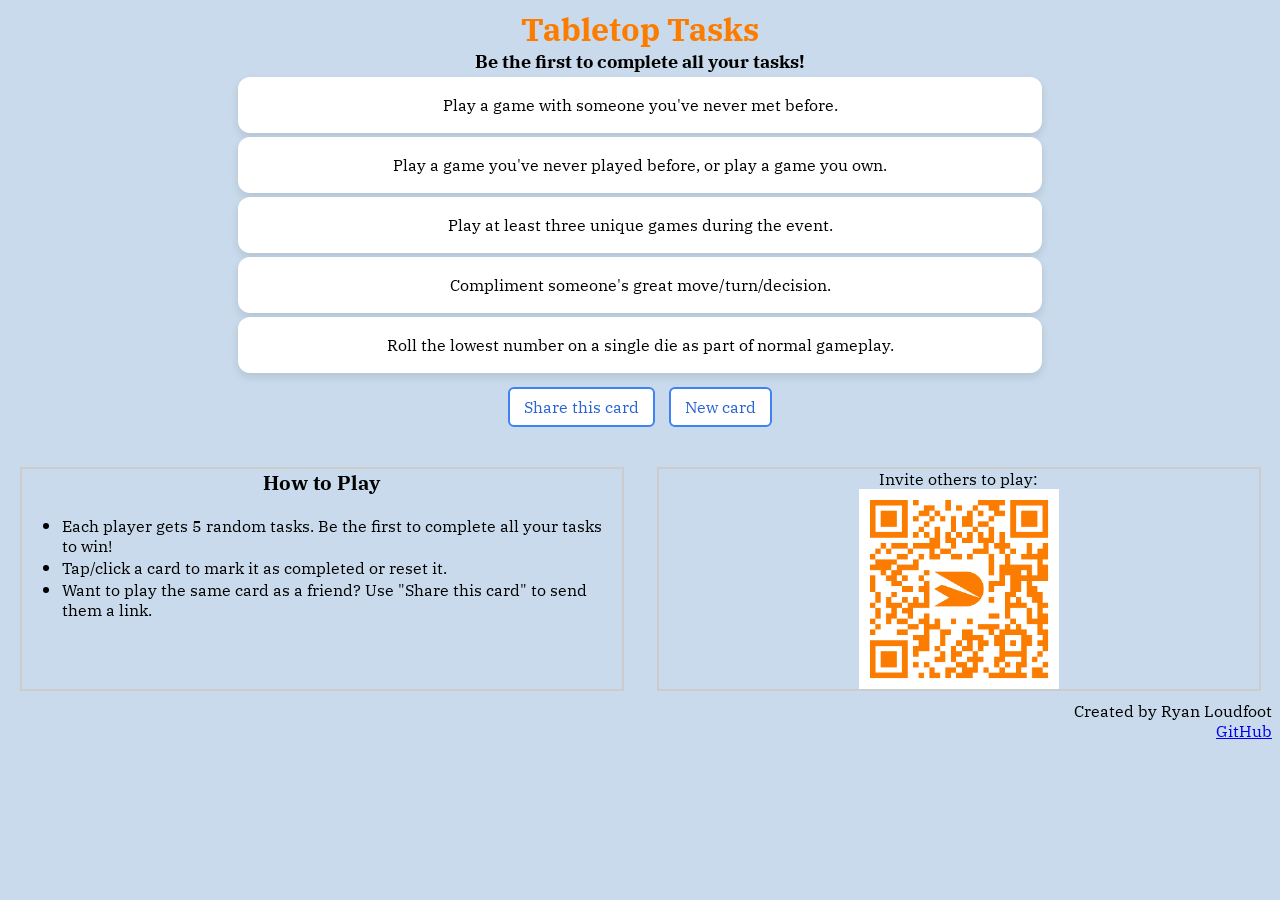
==== docs/index.html @ 3df9c8c6 "Port to a static site for GitHub Pages and add ?seed Replace the AWS Lambda (Python, Jinja, Markdown" ====
<!DOCTYPE html>
<html lang="en">
<head>
    <meta charset="utf-8">
    <meta name="viewport" content="width=device-width, initial-scale=1">
    <title>Tabletop Tasks - A Meta-Game for Game Night</title>
    <link href="https://fonts.googleapis.com/css2?family=IBM+Plex+Serif:wght@400;700&display=swap" rel="stylesheet">
    <link rel="stylesheet" href="tasks.css">
</head>
<body>
    <h1 id="header">Tabletop Tasks</h1>
    <h2 class="goal" id="goal"></h2>

    <noscript><p class="noscript">Tabletop Tasks needs JavaScript to deal your cards.</p></noscript>

    <div id="cards"></div>

    <div class="actions">
        <button type="button" id="share" hidden></button>
        <a id="new-card" href="./"></a>
        <span id="status" role="status"></span>
    </div>

    <div class="footer_container">
        <div class="how_to_play">
            <h2 id="how-to-play-header"></h2>
            <ul id="how-to-play"></ul>
        </div>
        <div class="qrcode">
            <div id="invite"></div>
            <img src="images/qrcode-tabletop-tasks.png" alt="QR code linking to Tabletop Tasks">
        </div>
    </div>

    <div class="footer">
        <p><span id="footer"></span>Ryan Loudfoot</p>
        <p><a href="https://www.github.com/Elyrith" target="_blank" rel="noopener">GitHub</a></p>
    </div>

    <script src="tasks.js"></script>
</body>
</html>
---- docs/tasks.css ----
body {
    font-family: 'IBM Plex Serif', serif;
    background: #c8daeb;
    text-align: center;
    padding: 0px;
}

h1 {
    color: #FC7C00;
    margin: 0px auto;
}

h2 {
    margin: 0px auto;
}

.goal {
    font-size: 18px;
}

.noscript {
    margin: 20px;
}

.qrcode img {
    display: block;
    width: 100%;      /* fills available space */
    height: auto;     /* maintains aspect ratio */
    max-width: 200px; /* cap its size */
    margin: 0 auto;   /* center it horizontally */
}

.footer_container {
    display: flex;
    gap: 10px;
    margin: 10px auto;
}

.footer_container > div {
    flex: 1;
    max-width: 600px;
    border: 2px solid #ccc;
}

.how_to_play {
    font-size: 18px;
    margin: 20px auto;
    font-weight: normal;
    max-width: 600px;
}

.how_to_play h2 {
    font-weight: bold;
    font-size: 20px;
    margin-top: 0px;
}

.how_to_play ul {
    padding-right: 10px;
}

.how_to_play li p {
    max-width: 600px;
    text-align: left;
    font-size: 16px;
    margin: 0px;
}

.footer p {
    margin: 0px auto;
    text-align: right;
}

/* card base */
.card {
    background: white;
    border-radius: 12px;
    margin: 4px auto;
    width: 95%;
    max-width: 800px;
    box-shadow: 0 4px 8px rgba(0,0,0,0.1);
    text-align: left;
    cursor: pointer;
    transition: transform 0.12s ease, box-shadow 0.12s ease, border-color 0.12s ease;

    min-height: 52px;       /* keeps uniform height */
    overflow-wrap: break-word;
    display: flex;
    align-items: center;
    border: 2px solid transparent; /* baseline border for smooth transition */
    position: relative;
}

.card p {
    padding: 0px 20px;
    margin: 5px auto;
}

.card:focus-visible {
    outline: 3px solid rgb(62, 130, 246);
    outline-offset: 2px;
}

/* completed state: colour plus a checkmark, so colour isn't the only signal */
.card.completed {
    background-color: #d4edda;
    border-color: rgba(40,167,69,0.6);
    box-shadow: 0 6px 14px rgba(40,167,69,0.06);
}

.card.completed::after {
    content: "\2713";
    position: absolute;
    top: 8px;
    right: 10px;
    background: rgb(40,167,69);
    color: #fff;
    width: 26px;
    height: 26px;
    line-height: 26px;
    text-align: center;
    border-radius: 50%;
    font-weight: 700;
    font-size: 14px;
    box-shadow: 0 2px 6px rgba(0,0,0,0.12);
}

/* touch feedback */
.card:active {
    transform: scale(0.995);
    transition: transform 0.06s ease;
}

/* share / new card row */
.actions {
    margin: 14px auto;
}

.actions button,
.actions a {
    display: inline-block;
    padding: 8px 14px;
    margin: 0 5px;
    border: 2px solid rgb(62, 130, 246);
    border-radius: 6px;
    background: white;
    color: rgb(40, 100, 210);
    font: inherit;
    font-size: 16px;
    text-decoration: none;
    cursor: pointer;
}

.actions button:hover,
.actions a:hover {
    background: #eef4ff;
}

#status {
    display: block;
    min-height: 1.4em;
    margin-top: 6px;
    font-size: 14px;
}

@media (max-width: 600px) {
    .card {
        font-size: 18px;
    }

    .goal {
        font-size: 20px;
    }

    .footer_container {
        flex-direction: column;
    }
}

@media (min-width: 769px) {
    .footer_container > div {
        max-width: 600px;
        margin: 0px auto;
    }
}
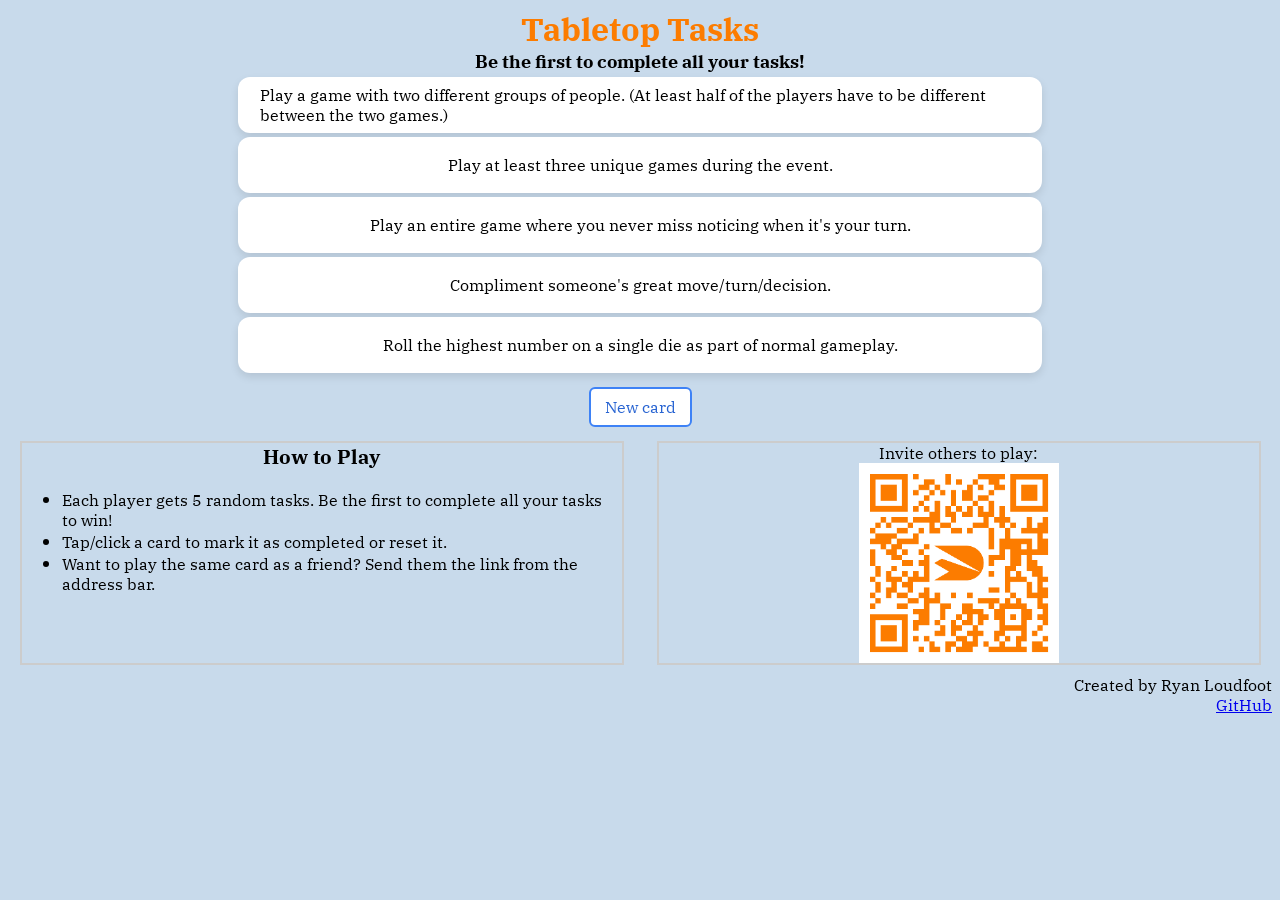
==== commit 7cdd715e: "Remove the "Share this card" button The link in the address bar already carries the seed, so copying" ====
--- a/docs/index.html
+++ b/docs/index.html
@@ -16,9 +16,7 @@
     <div id="cards"></div>
 
     <div class="actions">
-        <button type="button" id="share" hidden></button>
         <a id="new-card" href="./"></a>
-        <span id="status" role="status"></span>
     </div>
 
     <div class="footer_container">
--- a/docs/tasks.css
+++ b/docs/tasks.css
@@ -131,12 +131,11 @@
     transition: transform 0.06s ease;
 }
 
-/* share / new card row */
+/* new card link */
 .actions {
     margin: 14px auto;
 }
 
-.actions button,
 .actions a {
     display: inline-block;
     padding: 8px 14px;
@@ -151,16 +150,8 @@
     cursor: pointer;
 }
 
-.actions button:hover,
 .actions a:hover {
     background: #eef4ff;
-}
-
-#status {
-    display: block;
-    min-height: 1.4em;
-    margin-top: 6px;
-    font-size: 14px;
 }
 
 @media (max-width: 600px) {
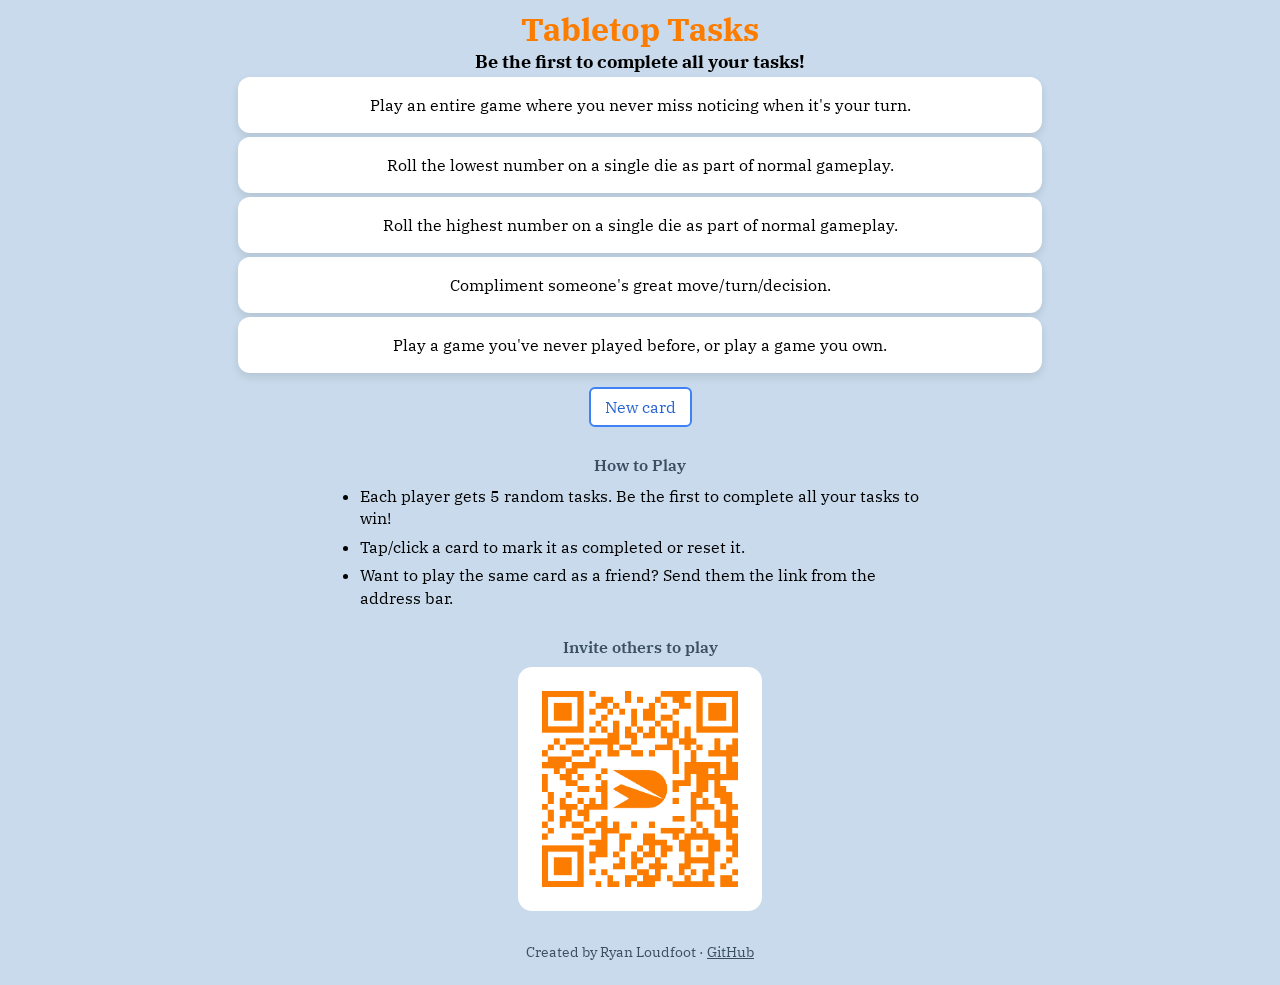
==== commit 6929f3c7: "Tidy the bottom of the page like the bingo card Stack the sections in one centred column instead of " ====
--- a/docs/index.html
+++ b/docs/index.html
@@ -19,21 +19,21 @@
         <a id="new-card" href="./"></a>
     </div>
 
-    <div class="footer_container">
-        <div class="how_to_play">
-            <h2 id="how-to-play-header"></h2>
-            <ul id="how-to-play"></ul>
+    <section class="how_to_play">
+        <h2 id="how-to-play-header"></h2>
+        <ul id="how-to-play"></ul>
+    </section>
+
+    <section class="qrcode">
+        <h2 id="invite"></h2>
+        <div class="qr">
+            <img src="images/qrcode-tabletop-tasks.png" width="220" height="220" alt="QR code linking to Tabletop Tasks">
         </div>
-        <div class="qrcode">
-            <div id="invite"></div>
-            <img src="images/qrcode-tabletop-tasks.png" alt="QR code linking to Tabletop Tasks">
-        </div>
-    </div>
+    </section>
 
-    <div class="footer">
-        <p><span id="footer"></span>Ryan Loudfoot</p>
-        <p><a href="https://www.github.com/Elyrith" target="_blank" rel="noopener">GitHub</a></p>
-    </div>
+    <footer class="footer">
+        <p><span id="footer"></span>Ryan Loudfoot &middot; <a href="https://www.github.com/Elyrith" target="_blank" rel="noopener">GitHub</a></p>
+    </footer>
 
     <script src="tasks.js"></script>
 </body>
--- a/docs/tasks.css
+++ b/docs/tasks.css
@@ -22,53 +22,62 @@
     margin: 20px;
 }
 
-.qrcode img {
-    display: block;
-    width: 100%;      /* fills available space */
-    height: auto;     /* maintains aspect ratio */
-    max-width: 200px; /* cap its size */
-    margin: 0 auto;   /* center it horizontally */
+/* bottom sections: rules, then the QR code, then a credit line */
+.how_to_play,
+.qrcode {
+    max-width: 600px;
+    margin: 28px auto 0;
+    padding: 0 20px;
 }
 
-.footer_container {
-    display: flex;
-    gap: 10px;
-    margin: 10px auto;
-}
-
-.footer_container > div {
-    flex: 1;
-    max-width: 600px;
-    border: 2px solid #ccc;
-}
-
-.how_to_play {
-    font-size: 18px;
-    margin: 20px auto;
-    font-weight: normal;
-    max-width: 600px;
-}
-
-.how_to_play h2 {
-    font-weight: bold;
-    font-size: 20px;
-    margin-top: 0px;
+.how_to_play h2,
+.qrcode h2 {
+    margin: 0 0 10px;
+    font-size: 1rem;
+    font-weight: 600;
+    color: #3b4f63;
 }
 
 .how_to_play ul {
-    padding-right: 10px;
+    margin: 0;
+    padding-left: 20px;
+    text-align: left;
+    font-size: 16px;
+    line-height: 1.4;
 }
 
-.how_to_play li p {
-    max-width: 600px;
-    text-align: left;
-    font-size: 16px;
-    margin: 0px;
+.how_to_play li + li {
+    margin-top: 6px;
+}
+
+/* A white tile with room around the code, so it scans on any background. */
+.qr {
+    display: inline-block;
+    padding: 12px;
+    background: #fff;
+    border-radius: 14px;
+    line-height: 0;
+}
+
+.qr img {
+    display: block;
+    width: min(220px, 66vw);
+    height: auto;
+}
+
+.footer {
+    margin: 28px auto 24px;
+    padding: 0 20px;
+    font-size: 0.85rem;
+    color: #3b4f63;
 }
 
 .footer p {
-    margin: 0px auto;
-    text-align: right;
+    margin: 0;
+}
+
+.footer a {
+    color: inherit;
 }
 
 /* card base */
@@ -162,15 +171,4 @@
     .goal {
         font-size: 20px;
     }
-
-    .footer_container {
-        flex-direction: column;
-    }
 }
-
-@media (min-width: 769px) {
-    .footer_container > div {
-        max-width: 600px;
-        margin: 0px auto;
-    }
-}
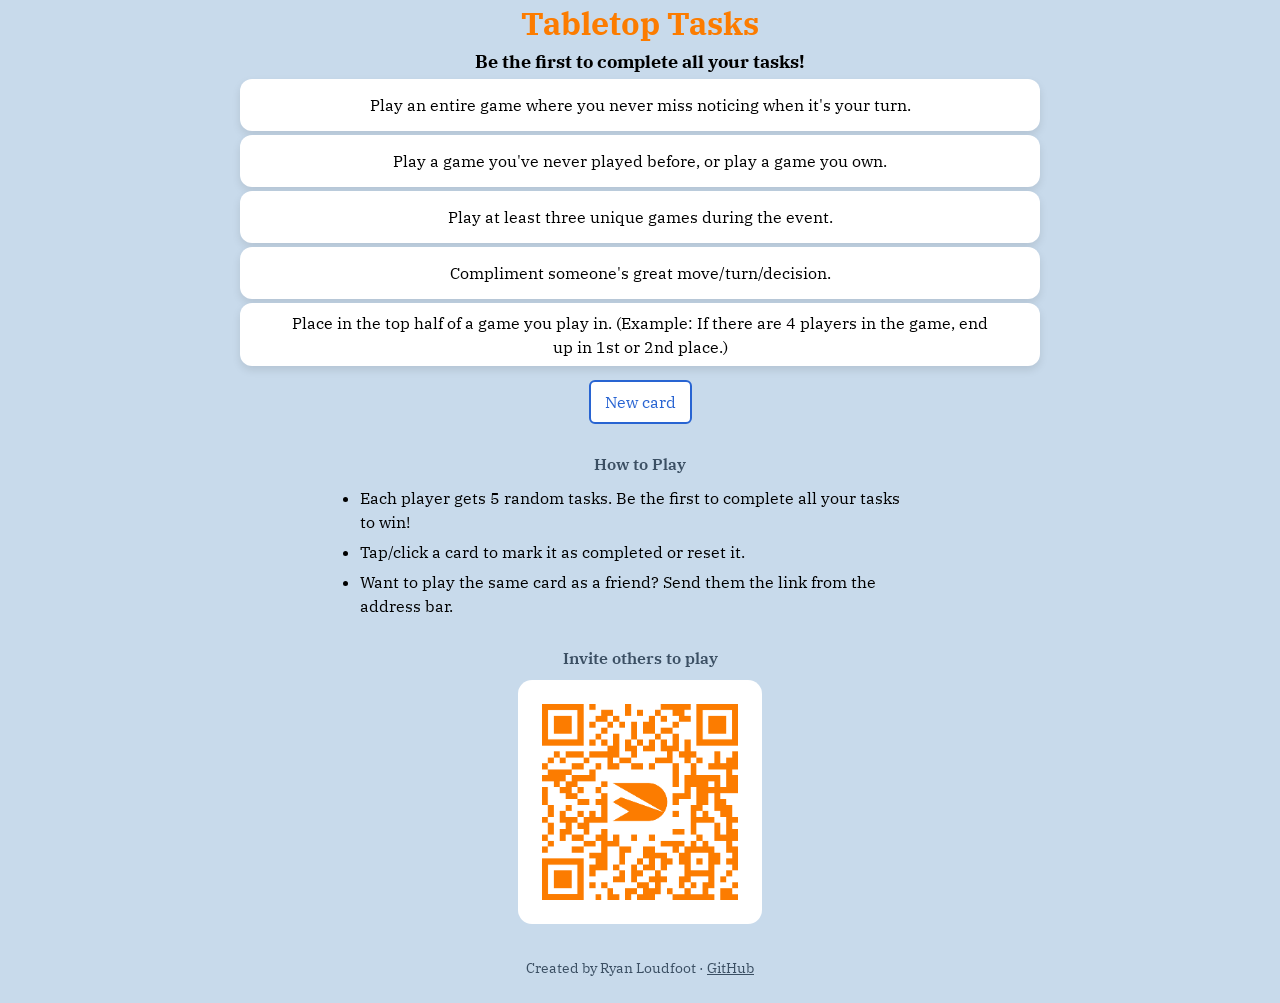
==== commit 59f754de: "Modern web standards pass: semantics, accessibility, type and motion Checked the site against the mo" ====
--- a/docs/index.html
+++ b/docs/index.html
@@ -4,32 +4,40 @@
     <meta charset="utf-8">
     <meta name="viewport" content="width=device-width, initial-scale=1">
     <title>Tabletop Tasks - A Meta-Game for Game Night</title>
+    <!-- Opt in to the operating system's text size setting (ignored where unsupported). -->
+    <meta name="text-scale" content="scale">
+    <link rel="preconnect" href="https://fonts.googleapis.com">
+    <link rel="preconnect" href="https://fonts.gstatic.com" crossorigin>
     <link href="https://fonts.googleapis.com/css2?family=IBM+Plex+Serif:wght@400;700&display=swap" rel="stylesheet">
     <link rel="stylesheet" href="tasks.css">
 </head>
 <body>
-    <h1 id="header">Tabletop Tasks</h1>
-    <h2 class="goal" id="goal"></h2>
+    <header>
+        <h1 id="header">Tabletop Tasks</h1>
+        <p class="goal" id="goal"></p>
+    </header>
 
-    <noscript><p class="noscript">Tabletop Tasks needs JavaScript to deal your cards.</p></noscript>
+    <main>
+        <noscript><p class="noscript">Tabletop Tasks needs JavaScript to deal your cards.</p></noscript>
 
-    <div id="cards"></div>
+        <ul class="cards" id="cards" role="list"></ul>
 
-    <div class="actions">
-        <a id="new-card" href="./"></a>
-    </div>
+        <div class="actions">
+            <a id="new-card" href="./"></a>
+        </div>
 
-    <section class="how_to_play">
-        <h2 id="how-to-play-header"></h2>
-        <ul id="how-to-play"></ul>
-    </section>
+        <section class="how_to_play">
+            <h2 id="how-to-play-header"></h2>
+            <ul id="how-to-play"></ul>
+        </section>
 
-    <section class="qrcode">
-        <h2 id="invite"></h2>
-        <div class="qr">
-            <img src="images/qrcode-tabletop-tasks.png" width="220" height="220" alt="QR code linking to Tabletop Tasks">
-        </div>
-    </section>
+        <section class="qrcode">
+            <h2 id="invite"></h2>
+            <div class="qr">
+                <img src="images/qrcode-tabletop-tasks.png" width="220" height="220" loading="lazy" decoding="async" alt="QR code linking to Tabletop Tasks">
+            </div>
+        </section>
+    </main>
 
     <footer class="footer">
         <p><span id="footer"></span>Ryan Loudfoot &middot; <a href="https://www.github.com/Elyrith" target="_blank" rel="noopener">GitHub</a></p>
--- a/docs/tasks.css
+++ b/docs/tasks.css
@@ -1,38 +1,163 @@
 body {
-    font-family: 'IBM Plex Serif', serif;
+    font-family: 'IBM Plex Serif', Georgia, serif;
+    /* Keeps the fallback font the same visual size as IBM Plex Serif while it loads. */
+    font-size-adjust: from-font;
+    line-height: 1.5;
     background: #c8daeb;
     text-align: center;
-    padding: 0px;
+    margin: 0;
 }
 
 h1 {
     color: #FC7C00;
-    margin: 0px auto;
+    margin: 0 auto;
+    text-wrap: balance;
 }
 
 h2 {
-    margin: 0px auto;
+    margin: 0 auto;
 }
 
 .goal {
-    font-size: 18px;
+    margin: 0 auto;
+    font-size: 1.125rem;
+    font-weight: 700;
+    text-wrap: balance;
 }
 
 .noscript {
-    margin: 20px;
+    margin: 1.25rem;
+}
+
+/* task cards: a list of toggle buttons */
+.cards {
+    list-style: none;
+    margin: 0;
+    padding: 0;
+}
+
+.cards li {
+    width: 95%;
+    max-width: 800px;
+    margin: 4px auto;
+}
+
+.card {
+    position: relative;
+    display: flex;
+    align-items: center;
+    justify-content: center;
+    width: 100%;
+    min-height: 3.25rem;
+    /* Room on both sides for the completed checkmark, so centred text never touches it. */
+    padding: 0.35rem 2.5rem;
+    border: 2px solid transparent;
+    border-radius: 12px;
+    background: white;
+    box-shadow: 0 4px 8px rgba(0,0,0,0.1);
+    color: inherit;
+    font: inherit;
+    text-align: center;
+    text-wrap: pretty;
+    overflow-wrap: break-word;
+    cursor: pointer;
+}
+
+.card:focus-visible {
+    outline: 3px solid #1b5fd1;
+    outline-offset: 2px;
+}
+
+/* completed state: colour plus a checkmark, so colour isn't the only signal */
+.card[aria-pressed="true"] {
+    background-color: #d4edda;
+    border-color: rgba(40,167,69,0.6);
+    box-shadow: 0 6px 14px rgba(40,167,69,0.06);
+}
+
+.card[aria-pressed="true"]::after {
+    content: "\2713";
+    position: absolute;
+    top: 0.5rem;
+    right: 0.625rem;
+    width: 1.625rem;
+    height: 1.625rem;
+    line-height: 1.625rem;
+    border-radius: 50%;
+    background: rgb(40,167,69);
+    color: #fff;
+    font-size: 0.875rem;
+    font-weight: 700;
+    text-align: center;
+    box-shadow: 0 2px 6px rgba(0,0,0,0.12);
+}
+
+.card {
+    transition: box-shadow 0.12s ease, border-color 0.12s ease, background-color 0.12s ease;
+}
+
+/* Only movement is switched off for people who ask for less motion. */
+@media (prefers-reduced-motion: no-preference) {
+    .card {
+        transition-property: transform, box-shadow, border-color, background-color;
+    }
+
+    .card:active {
+        transform: scale(0.995);
+        transition-duration: 0.06s;
+    }
+}
+
+/* Forced colors removes shadows and replaces colours: keep the completed state visible. */
+@media (forced-colors: active) {
+    .card[aria-pressed="true"] {
+        border-color: Highlight;
+    }
+
+    .card[aria-pressed="true"]::after {
+        background: Highlight;
+        color: HighlightText;
+    }
+}
+
+/* new card link */
+.actions {
+    margin: 0.875rem auto;
+}
+
+.actions a {
+    display: inline-block;
+    padding: 0.5rem 0.875rem;
+    margin: 0 5px;
+    border: 2px solid #2864d2;
+    border-radius: 6px;
+    background: white;
+    color: #2864d2;
+    font: inherit;
+    text-decoration: none;
+    cursor: pointer;
+}
+
+.actions a:hover {
+    background: #eef4ff;
+}
+
+.actions a:focus-visible {
+    outline: 3px solid #1b5fd1;
+    outline-offset: 2px;
 }
 
 /* bottom sections: rules, then the QR code, then a credit line */
 .how_to_play,
 .qrcode {
     max-width: 600px;
-    margin: 28px auto 0;
-    padding: 0 20px;
+    margin: 1.75rem auto 0;
+    padding: 0 1.25rem;
 }
 
 .how_to_play h2,
 .qrcode h2 {
-    margin: 0 0 10px;
+    margin: 0 0 0.625rem;
     font-size: 1rem;
     font-weight: 600;
     color: #3b4f63;
@@ -40,14 +165,16 @@
 
 .how_to_play ul {
     margin: 0;
-    padding-left: 20px;
+    padding-left: 1.25rem;
     text-align: left;
-    font-size: 16px;
-    line-height: 1.4;
+}
+
+.how_to_play li {
+    text-wrap: pretty;
 }
 
 .how_to_play li + li {
-    margin-top: 6px;
+    margin-top: 0.375rem;
 }
 
 /* A white tile with room around the code, so it scans on any background. */
@@ -66,8 +193,8 @@
 }
 
 .footer {
-    margin: 28px auto 24px;
-    padding: 0 20px;
+    margin: 1.75rem auto 1.5rem;
+    padding: 0 1.25rem;
     font-size: 0.85rem;
     color: #3b4f63;
 }
@@ -80,95 +207,13 @@
     color: inherit;
 }
 
-/* card base */
-.card {
-    background: white;
-    border-radius: 12px;
-    margin: 4px auto;
-    width: 95%;
-    max-width: 800px;
-    box-shadow: 0 4px 8px rgba(0,0,0,0.1);
-    text-align: left;
-    cursor: pointer;
-    transition: transform 0.12s ease, box-shadow 0.12s ease, border-color 0.12s ease;
-
-    min-height: 52px;       /* keeps uniform height */
-    overflow-wrap: break-word;
-    display: flex;
-    align-items: center;
-    border: 2px solid transparent; /* baseline border for smooth transition */
-    position: relative;
-}
-
-.card p {
-    padding: 0px 20px;
-    margin: 5px auto;
-}
-
-.card:focus-visible {
-    outline: 3px solid rgb(62, 130, 246);
-    outline-offset: 2px;
-}
-
-/* completed state: colour plus a checkmark, so colour isn't the only signal */
-.card.completed {
-    background-color: #d4edda;
-    border-color: rgba(40,167,69,0.6);
-    box-shadow: 0 6px 14px rgba(40,167,69,0.06);
-}
-
-.card.completed::after {
-    content: "\2713";
-    position: absolute;
-    top: 8px;
-    right: 10px;
-    background: rgb(40,167,69);
-    color: #fff;
-    width: 26px;
-    height: 26px;
-    line-height: 26px;
-    text-align: center;
-    border-radius: 50%;
-    font-weight: 700;
-    font-size: 14px;
-    box-shadow: 0 2px 6px rgba(0,0,0,0.12);
-}
-
-/* touch feedback */
-.card:active {
-    transform: scale(0.995);
-    transition: transform 0.06s ease;
-}
-
-/* new card link */
-.actions {
-    margin: 14px auto;
-}
-
-.actions a {
-    display: inline-block;
-    padding: 8px 14px;
-    margin: 0 5px;
-    border: 2px solid rgb(62, 130, 246);
-    border-radius: 6px;
-    background: white;
-    color: rgb(40, 100, 210);
-    font: inherit;
-    font-size: 16px;
-    text-decoration: none;
-    cursor: pointer;
-}
-
-.actions a:hover {
-    background: #eef4ff;
-}
-
-@media (max-width: 600px) {
+/* em, not px, so the breakpoint follows the user's text size */
+@media (max-width: 37.5em) {
     .card {
-        font-size: 18px;
+        font-size: 1.125rem;
     }
 
     .goal {
-        font-size: 20px;
-    }
-}
+        font-size: 1.25rem;
+    }
+}
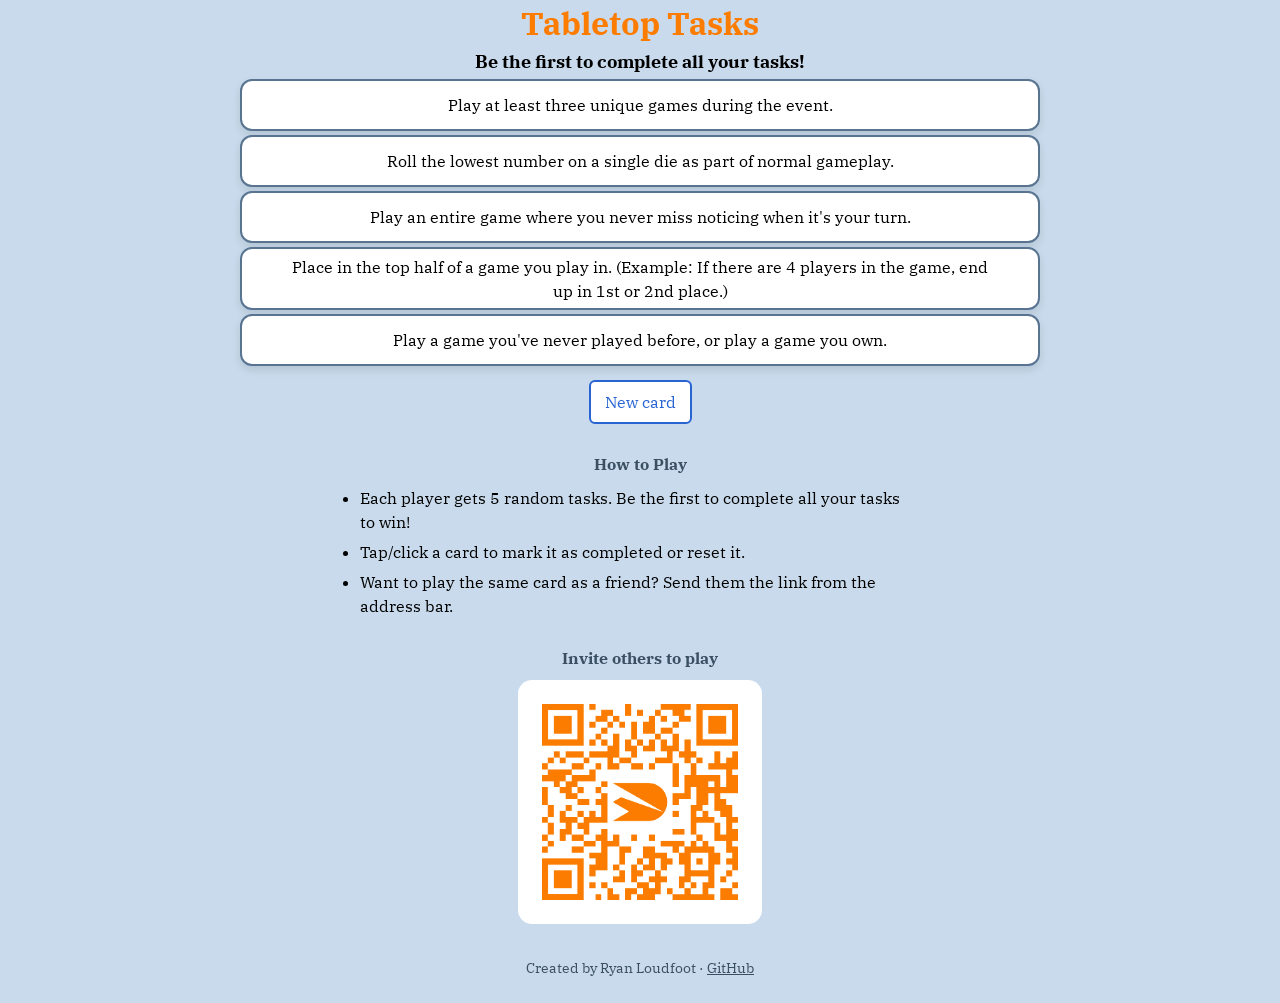
==== commit 48c7b934: "Add dark mode, self-host the font, give task cards a visible edge - Dark mode: colours become tokens" ====
--- a/docs/index.html
+++ b/docs/index.html
@@ -6,9 +6,12 @@
     <title>Tabletop Tasks - A Meta-Game for Game Night</title>
     <!-- Opt in to the operating system's text size setting (ignored where unsupported). -->
     <meta name="text-scale" content="scale">
-    <link rel="preconnect" href="https://fonts.googleapis.com">
-    <link rel="preconnect" href="https://fonts.gstatic.com" crossorigin>
-    <link href="https://fonts.googleapis.com/css2?family=IBM+Plex+Serif:wght@400;700&display=swap" rel="stylesheet">
+    <!-- Both themes are supported; declared early so the first paint isn't a white flash. -->
+    <meta name="color-scheme" content="light dark">
+    <meta name="theme-color" content="#c8daeb" media="(prefers-color-scheme: light)">
+    <meta name="theme-color" content="#14202d" media="(prefers-color-scheme: dark)">
+    <link rel="preload" href="fonts/ibm-plex-serif-latin-400.woff2" as="font" type="font/woff2" crossorigin>
+    <link rel="preload" href="fonts/ibm-plex-serif-latin-700.woff2" as="font" type="font/woff2" crossorigin>
     <link rel="stylesheet" href="tasks.css">
 </head>
 <body>
--- a/docs/tasks.css
+++ b/docs/tasks.css
@@ -1,15 +1,75 @@
+/* IBM Plex Serif (SIL Open Font License, see fonts/OFL.txt), served from this site.
+   Only the Latin subset is shipped; other characters fall back to Georgia/serif. */
+@font-face {
+    font-family: 'IBM Plex Serif';
+    font-style: normal;
+    font-weight: 400;
+    font-display: swap;
+    src: url('fonts/ibm-plex-serif-latin-400.woff2') format('woff2');
+    unicode-range: U+0000-00FF, U+0131, U+0152-0153, U+02BB-02BC, U+02C6, U+02DA, U+02DC, U+0304, U+0308, U+0329, U+2000-206F, U+20AC, U+2122, U+2191, U+2193, U+2212, U+2215, U+FEFF, U+FFFD;
+}
+
+@font-face {
+    font-family: 'IBM Plex Serif';
+    font-style: normal;
+    font-weight: 700;
+    font-display: swap;
+    src: url('fonts/ibm-plex-serif-latin-700.woff2') format('woff2');
+    unicode-range: U+0000-00FF, U+0131, U+0152-0153, U+02BB-02BC, U+02C6, U+02DA, U+02DC, U+0304, U+0308, U+0329, U+2000-206F, U+20AC, U+2122, U+2191, U+2193, U+2212, U+2215, U+FEFF, U+FFFD;
+}
+
+:root {
+    --bg: #c8daeb;
+    --ink: #000000;
+    --muted: #3b4f63;
+    --brand: #FC7C00;
+    --card: #ffffff;
+    --card-edge: #587490;
+    --done: #d4edda;
+    --done-edge: #2e7d46;
+    --check: #28a745;
+    --check-ink: #ffffff;
+    --link: #2864d2;
+    --link-bg: #ffffff;
+    --link-hover: #eef4ff;
+    --focus: #1b5fd1;
+    --shadow: rgba(0, 0, 0, 0.1);
+    /* On the root so the viewport, scrollbars and controls follow the scheme too. */
+    color-scheme: light dark;
+}
+
+@media (prefers-color-scheme: dark) {
+    :root {
+        --bg: #14202d;
+        --ink: #e8eef5;
+        --muted: #aebfce;
+        --card: #1f2f40;
+        --card-edge: #6a8399;
+        --done: #1d3b2b;
+        --done-edge: #3aa77a;
+        --check: #3aa77a;
+        --check-ink: #0d1f17;
+        --link: #8db4ff;
+        --link-bg: #1f2f40;
+        --link-hover: #2a3d52;
+        --focus: #7aa7ff;
+        --shadow: rgba(0, 0, 0, 0.4);
+    }
+}
+
 body {
     font-family: 'IBM Plex Serif', Georgia, serif;
     /* Keeps the fallback font the same visual size as IBM Plex Serif while it loads. */
     font-size-adjust: from-font;
     line-height: 1.5;
-    background: #c8daeb;
+    background: var(--bg);
+    color: var(--ink);
     text-align: center;
     margin: 0;
 }
 
 h1 {
-    color: #FC7C00;
+    color: var(--brand);
     margin: 0 auto;
     text-wrap: balance;
 }
@@ -51,10 +111,10 @@
     min-height: 3.25rem;
     /* Room on both sides for the completed checkmark, so centred text never touches it. */
     padding: 0.35rem 2.5rem;
-    border: 2px solid transparent;
+    border: 2px solid var(--card-edge);
     border-radius: 12px;
-    background: white;
-    box-shadow: 0 4px 8px rgba(0,0,0,0.1);
+    background: var(--card);
+    box-shadow: 0 4px 8px var(--shadow);
     color: inherit;
     font: inherit;
     text-align: center;
@@ -64,15 +124,14 @@
 }
 
 .card:focus-visible {
-    outline: 3px solid #1b5fd1;
+    outline: 3px solid var(--focus);
     outline-offset: 2px;
 }
 
 /* completed state: colour plus a checkmark, so colour isn't the only signal */
 .card[aria-pressed="true"] {
-    background-color: #d4edda;
-    border-color: rgba(40,167,69,0.6);
-    box-shadow: 0 6px 14px rgba(40,167,69,0.06);
+    background-color: var(--done);
+    border-color: var(--done-edge);
 }
 
 .card[aria-pressed="true"]::after {
@@ -84,8 +143,8 @@
     height: 1.625rem;
     line-height: 1.625rem;
     border-radius: 50%;
-    background: rgb(40,167,69);
-    color: #fff;
+    background: var(--check);
+    color: var(--check-ink);
     font-size: 0.875rem;
     font-weight: 700;
     text-align: center;
@@ -129,21 +188,21 @@
     display: inline-block;
     padding: 0.5rem 0.875rem;
     margin: 0 5px;
-    border: 2px solid #2864d2;
+    border: 2px solid var(--link);
     border-radius: 6px;
-    background: white;
-    color: #2864d2;
+    background: var(--link-bg);
+    color: var(--link);
     font: inherit;
     text-decoration: none;
     cursor: pointer;
 }
 
 .actions a:hover {
-    background: #eef4ff;
+    background: var(--link-hover);
 }
 
 .actions a:focus-visible {
-    outline: 3px solid #1b5fd1;
+    outline: 3px solid var(--focus);
     outline-offset: 2px;
 }
 
@@ -160,7 +219,7 @@
     margin: 0 0 0.625rem;
     font-size: 1rem;
     font-weight: 600;
-    color: #3b4f63;
+    color: var(--muted);
 }
 
 .how_to_play ul {
@@ -196,7 +255,7 @@
     margin: 1.75rem auto 1.5rem;
     padding: 0 1.25rem;
     font-size: 0.85rem;
-    color: #3b4f63;
+    color: var(--muted);
 }
 
 .footer p {
